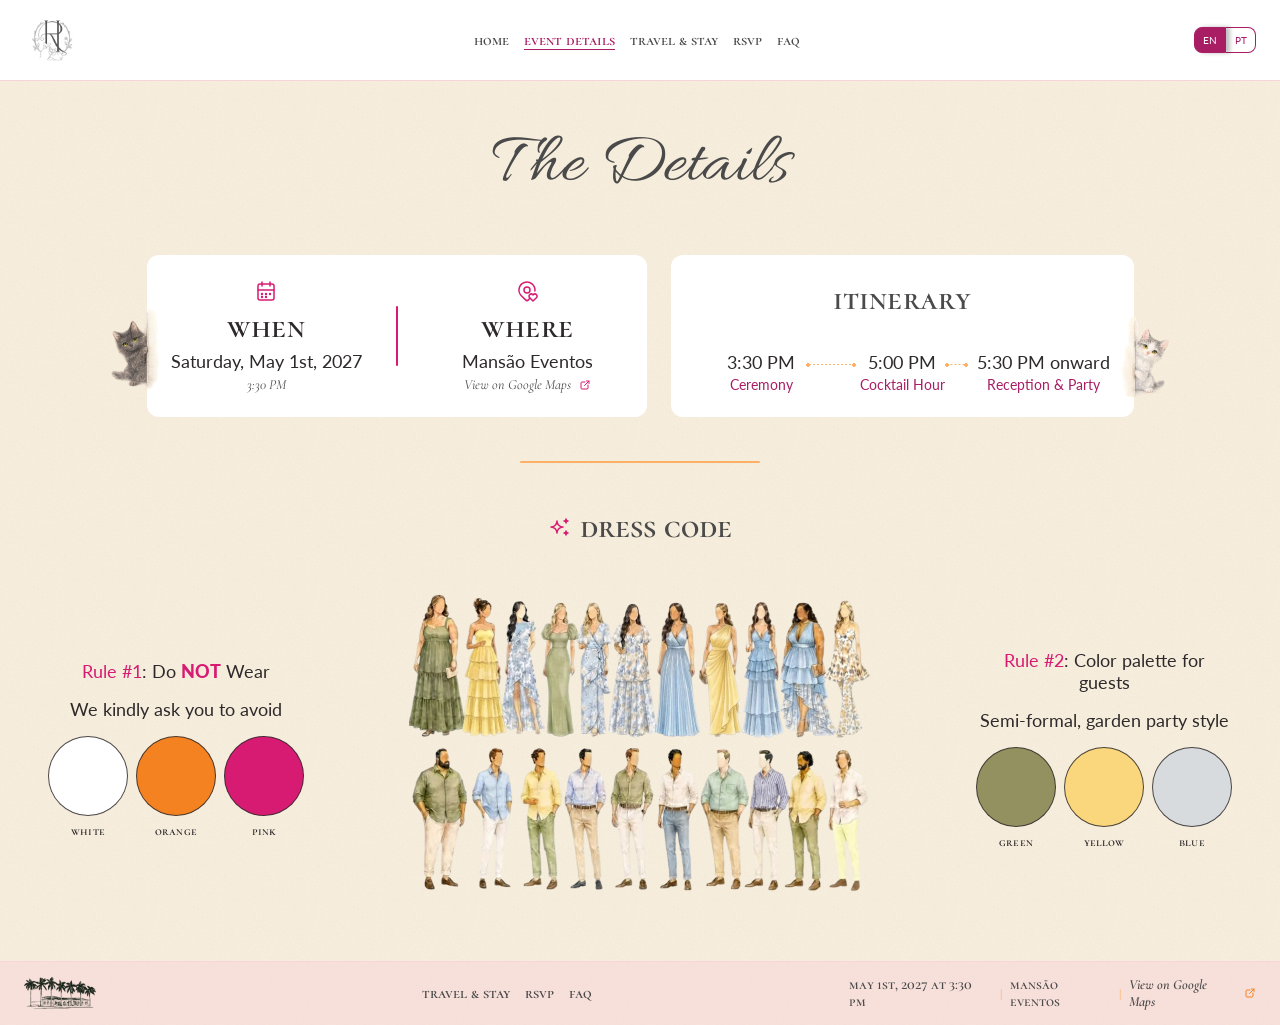
==== details.html @ 2fca1836 "Wedding site for Heloisa & Rebeca Static site built from the Figma design: home, event details, trav" ====
<!doctype html>
<html lang="en">
<head>
<meta charset="utf-8">
<meta name="viewport" content="width=device-width, initial-scale=1">
<title>Event Details · Heloisa &amp; Rebeca</title>
<meta name="description" content="Heloisa &amp; Rebeca are getting married — May 1st, 2027 at Mansão Eventos, São José dos Campos.">
<meta property="og:title" content="Heloisa &amp; Rebeca">
<meta property="og:description" content="May 1st, 2027 · Mansão Eventos">
<meta name="theme-color" content="#FAF1E0">
<link rel="icon" href="assets/favicon.png">
<link rel="apple-touch-icon" href="assets/apple-touch-icon.png">
<link rel="preconnect" href="https://fonts.googleapis.com">
<link rel="preconnect" href="https://fonts.gstatic.com" crossorigin>
<link rel="stylesheet" href="https://fonts.googleapis.com/css2?family=Allura&family=Anton&family=Cormorant+Garamond:ital,wght@0,400;0,500;0,600;1,400&family=Datatype:wght@400&family=Lato:wght@400;900&display=swap">
<link rel="stylesheet" href="css/styles.css">
<script src="js/i18n.js" defer></script>
<script src="js/main.js" defer></script>
</head>
<body data-title="meta.title.details">
<header class="site-header">
  <a class="site-header__logo" href="index.html" aria-label="Heloisa &amp; Rebeca"><img src="assets/monogram.webp" alt="" width="56" height="56"></a>
  <nav aria-label="Main" data-i18n-attr="aria-label:nav.label">
    <ul class="nav">
      <li><a href="index.html" data-i18n="nav.home">Home</a></li>
      <li><a href="details.html" data-i18n="nav.details" aria-current="page">Event Details</a></li>
      <li><a href="travel.html" data-i18n="nav.travel">Travel &amp; Stay</a></li>
      <li><a href="rsvp.html" data-i18n="nav.rsvp">RSVP</a></li>
      <li><a href="faq.html" data-i18n="nav.faq">FAQ</a></li>
    </ul>
  </nav>
  <div class="lang-toggle" role="group" aria-label="Language" data-i18n-attr="aria-label:lang.label">
    <button type="button" data-lang="en" aria-pressed="true">EN</button><button type="button" data-lang="pt" aria-pressed="false">PT</button>
  </div>
</header>

<main class="page details">
  <h1 class="page-title" data-i18n="details.title">The Details</h1>

  <div class="details__cards">
    <img class="peek peek--left" src="assets/cats/salem.webp" alt="" width="69" height="104">
    <section class="card when-where">
      <div class="info-block">
        <svg class="icon" aria-hidden="true"><use href="#i-calendar"/></svg>
        <h2 class="info-block__title sc" data-i18n="details.when">When</h2>
        <span class="info-block__main" data-i18n="details.whenDate">Saturday, May 1st, 2027</span>
        <span class="info-block__sub" data-i18n="details.whenTime">3:30 PM</span>
      </div>
      <span class="vrule" aria-hidden="true"></span>
      <div class="info-block">
        <svg class="icon" aria-hidden="true"><use href="#i-pin-heart"/></svg>
        <h2 class="info-block__title sc" data-i18n="details.where">Where</h2>
        <span class="info-block__main" data-i18n="venue">Mansão Eventos</span>
        <a class="maps-link" href="https://maps.app.goo.gl/Cb82gmYGhv6BgRLB6" target="_blank" rel="noopener"><span data-i18n="maps">View on Google Maps</span><svg class="icon icon--sm" aria-hidden="true"><use href="#i-external"/></svg></a>
      </div>
    </section>
    <section class="card itinerary">
      <h2 class="itinerary__title sc" data-i18n="details.itinerary">Itinerary</h2>
      <ol class="itinerary__list">
        <li class="itinerary__item"><span class="itinerary__time" data-i18n="details.t1">3:30 PM</span><span class="itinerary__what" data-i18n="details.e1">Ceremony</span></li>
        <li class="itinerary__item"><span class="itinerary__time" data-i18n="details.t2">5:00 PM</span><span class="itinerary__what" data-i18n="details.e2">Cocktail Hour</span></li>
        <li class="itinerary__item"><span class="itinerary__time" data-i18n="details.t3">5:30 PM onward</span><span class="itinerary__what" data-i18n="details.e3">Reception &amp; Party</span></li>
      </ol>
    </section>
    <img class="peek peek--right" src="assets/cats/cleo.webp" alt="" width="69" height="104">
  </div>

  <hr class="rule details__divider">

  <section class="dress">
    <h2 class="section-title sc"><svg class="icon" aria-hidden="true"><use href="#i-sparkles"/></svg><span data-i18n="details.dress">Dress code</span></h2>
    <div class="dress__row">
      <div class="dress__rule">
        <p class="dress__rule-title" data-i18n-html="details.rule1"><b>Rule #1</b>: Do <strong>NOT</strong> Wear</p>
        <p data-i18n="details.rule1sub">We kindly ask you to avoid</p>
        <ul class="swatches">
          <li class="swatch sc" style="--c:#FFFFFF" data-i18n="details.white">White</li>
          <li class="swatch sc" style="--c:#F58220" data-i18n="details.orange">Orange</li>
          <li class="swatch sc" style="--c:#D81B72" data-i18n="details.pink">Pink</li>
        </ul>
      </div>
      <img class="dress__art" src="assets/dresscode.webp" width="463" height="311" alt="Illustration of guests in garden-party outfits in green, yellow and blue" data-i18n-attr="alt:details.art">
      <div class="dress__rule">
        <p class="dress__rule-title" data-i18n-html="details.rule2"><b>Rule #2</b>: Color palette for guests</p>
        <p data-i18n="details.rule2sub">Semi-formal, garden party style</p>
        <ul class="swatches">
          <li class="swatch sc" style="--c:#93915F" data-i18n="details.green">Green</li>
          <li class="swatch sc" style="--c:#FAD77C" data-i18n="details.yellow">Yellow</li>
          <li class="swatch sc" style="--c:#D8DBDE" data-i18n="details.blue">Blue</li>
        </ul>
      </div>
    </div>
  </section>
</main>

<footer class="site-footer">
  <div class="site-footer__art"><img src="assets/footer/venue.webp" alt="" width="72" height="32"></div>
  <nav aria-label="Footer">
    <ul class="nav">
      <li><a href="travel.html" data-i18n="nav.travel">Travel &amp; Stay</a></li>
      <li><a href="rsvp.html" data-i18n="nav.rsvp">RSVP</a></li>
      <li><a href="faq.html" data-i18n="nav.faq">FAQ</a></li>
    </ul>
  </nav>
  <div class="site-footer__info sc">
    <span data-i18n="date.long">May 1st, 2027 at 3:30 PM</span><span class="sep" aria-hidden="true">|</span><span data-i18n="venue">Mansão Eventos</span><span class="sep" aria-hidden="true">|</span><a class="maps-link" href="https://maps.app.goo.gl/Cb82gmYGhv6BgRLB6" target="_blank" rel="noopener"><span data-i18n="maps">View on Google Maps</span><svg class="icon icon--sm" aria-hidden="true"><use href="#i-external"/></svg></a>
  </div>
</footer>
</body>
</html>
---- css/styles.css ----
/* Heloisa & Rebeca — wedding site
   Values come from the Figma file (1440px desktop frames, Mobile frames for small screens). */

:root {
  /* palette (Figma colour styles) */
  --cream: #FAF1E0;
  --white: #FFFFFF;
  --blush: #F9D3DA;
  --blush-50: rgba(249, 211, 218, 0.5);
  --ink: #2E2A2B;
  --gray: #4A4A4A;          /* "monogram gray" */
  --berry: #A81D64;         /* "deep berry" */
  --fuchsia: #D81B72;
  --apricot: #FFB066;
  --tangerine: #F58220;
  --leaf: #2F7D4F;
  --sketch: #242421;
  --polaroid: #FDFBF4;

  --font-script: 'Allura', cursive;
  --font-serif: 'Cormorant Garamond', Georgia, serif;
  --font-sans: 'Lato', system-ui, -apple-system, 'Segoe UI', sans-serif;
  --font-digits: 'Datatype', ui-monospace, 'SF Mono', Menlo, monospace;
  --font-meme: Impact, 'Anton', 'Arial Narrow Bold', sans-serif;

  --radius: 12px;
  --gutter: 24px;
  --header-h: 81px;
  --footer-h: 64px;
}

*, *::before, *::after { box-sizing: border-box; }

html { -webkit-text-size-adjust: 100%; }

body {
  margin: 0;
  min-height: 100vh;
  display: flex;
  flex-direction: column;
  background-color: var(--cream);
  /* "Monotone noise" effect from the frames */
  background-image: url("data:image/svg+xml,%3Csvg xmlns='http://www.w3.org/2000/svg' width='160' height='160'%3E%3Cfilter id='n'%3E%3CfeTurbulence type='fractalNoise' baseFrequency='.9' numOctaves='3' stitchTiles='stitch'/%3E%3CfeColorMatrix values='0 0 0 0 .18 0 0 0 0 .16 0 0 0 0 .12 0 0 0 .07 0'/%3E%3C/filter%3E%3Crect width='100%25' height='100%25' filter='url(%23n)'/%3E%3C/svg%3E");
  color: var(--ink);
  font-family: var(--font-sans);
  font-size: 16px;
  line-height: 1.2;
  overflow-x: hidden;
}

img { max-width: 100%; display: block; }
a { color: inherit; }
button { font: inherit; color: inherit; }

.sc {
  font-family: var(--font-serif);
  font-weight: 600;
  font-variant: all-small-caps;
  letter-spacing: 0.0015em;
}

.icon { width: 24px; height: 24px; flex: none; stroke: currentColor; fill: none; stroke-width: 1.5; stroke-linecap: round; stroke-linejoin: round; }
.icon--sm { width: 12px; height: 12px; stroke-width: 2; }

.visually-hidden {
  position: absolute !important; width: 1px; height: 1px; overflow: hidden;
  clip: rect(0 0 0 0); white-space: nowrap; margin: -1px; padding: 0; border: 0;
}

/* ───────── Header ───────── */

.site-header {
  position: relative;
  z-index: 10;
  display: flex;
  align-items: center;
  justify-content: space-between;
  gap: 24px;
  min-height: var(--header-h);
  padding: 12px 24px;
  background: var(--white);
  border-bottom: 1px solid var(--blush);
}

.site-header__logo { flex: none; width: 56px; height: 56px; }
.site-header__logo img { width: 100%; height: 100%; object-fit: contain; }

.nav {
  display: flex;
  flex-wrap: wrap;
  justify-content: center;
  align-items: center;
  gap: 4px 15px;
  margin: 0;
  padding: 0;
  list-style: none;
}

.nav a {
  display: block;
  font-family: var(--font-serif);
  font-weight: 600;
  font-variant: all-small-caps;
  font-size: 15px;
  line-height: 18px;
  color: var(--gray);
  text-decoration: none;
  border-bottom: 1px solid transparent;
  transition: color .15s;
}
.nav a:hover { color: var(--berry); }
.nav a[aria-current="page"] { color: var(--berry); border-bottom-color: var(--berry); }

.lang-toggle { flex: none; display: flex; }
.lang-toggle button {
  min-width: 30px;
  height: 26px;
  padding: 6px 8px;
  border: 1px solid var(--berry);
  background: var(--white);
  color: var(--berry);
  font-family: var(--font-sans);
  font-size: 10px;
  line-height: 12px;
  cursor: pointer;
}
.lang-toggle button:first-child { border-radius: 8px 0 0 8px; }
.lang-toggle button:last-child { border-radius: 0 8px 8px 0; border-left: 0; }
.lang-toggle button[aria-pressed="true"] { background: var(--berry); color: var(--white); box-shadow: 4px 0 4px rgba(0, 0, 0, .25); position: relative; }
.lang-toggle button:last-child[aria-pressed="true"] { box-shadow: -4px 0 4px rgba(0, 0, 0, .25); }

/* ───────── Footer ───────── */

.site-footer {
  position: relative;
  display: flex;
  align-items: center;
  justify-content: space-between;
  gap: 24px;
  min-height: var(--footer-h);
  padding: 12px 24px;
  background: var(--blush-50);
  border-top: 1px solid var(--blush);
}

.site-footer__art { flex: none; width: 140px; }
.site-footer__art img { height: auto; }
.site-footer .nav { gap: 4px 15px; }

.site-footer__info {
  flex: none;
  width: 407px;
  display: flex;
  justify-content: flex-end;
  align-items: center;
  gap: 8px;
  font-size: 14px;
  line-height: 17px;
  color: var(--gray);
}
.site-footer__info .sep { color: var(--apricot); }

.maps-link {
  display: inline-flex;
  align-items: center;
  gap: 8px;
  font-family: var(--font-serif);
  font-style: italic;
  font-size: 14px;
  line-height: 17px;
  font-variant: normal;
  color: var(--gray);
  text-decoration: none;
}
.maps-link .icon { color: var(--tangerine); }
.maps-link:hover span { text-decoration: underline; }

/* ───────── Shared page pieces ───────── */

.page {
  flex: 1;
  position: relative;
  width: 100%;
  max-width: 1440px;
  margin: 0 auto;
  padding: 40px 48px 56px;
}

.page-title {
  margin: 0;
  font-family: var(--font-script);
  font-weight: 400;
  font-size: 72px;
  line-height: 90px;
  color: var(--gray);
  text-align: center;
}

.card {
  background: var(--white);
  border-radius: var(--radius);
}

.rule {
  display: block;
  width: 40px;
  height: 0;
  margin: 0;
  border: 0;
  border-top: 2px solid var(--apricot);
  border-radius: 2px;
}

.btn {
  display: inline-flex;
  align-items: center;
  justify-content: center;
  height: 42px;
  padding: 10px 24px;
  border: 0;
  border-radius: var(--radius);
  font-family: var(--font-sans);
  font-size: 18px;
  line-height: 22px;
  text-decoration: none;
  cursor: pointer;
  transition: transform .15s, filter .15s;
}
.btn:hover { filter: brightness(1.06); }
.btn:active { transform: translateY(1px); }
.btn--rsvp { min-width: 128px; background: var(--fuchsia); color: var(--white); }
.btn--send { width: 240px; background: var(--tangerine); color: var(--white); }

:focus-visible { outline: 2px solid var(--fuchsia); outline-offset: 3px; }

/* ───────── Polaroids & clothesline ───────── */

.polaroid {
  position: absolute;
  width: 120px;
  height: 144px;
  margin: 0;
  padding: 8px;
  background: var(--polaroid);
  border-radius: 1px;
  box-shadow: 0 4px 8px rgba(46, 33, 20, .18);
  transform: rotate(var(--r, 0deg));
}
.polaroid img { width: 104px; height: 104px; object-fit: cover; }

/* The stage is laid out in Figma pixels (1395 × 216) and scaled to the container with cqw units. */
.clothesline {
  --u: calc(100cqw / 1395.18);
  position: relative;
  width: 100%;
  height: calc(216 * var(--u));
}
.clothesline-wrap {
  container-type: inline-size;
  width: min(100%, 1395px);
  margin: 0 auto;
}
.clothesline__string {
  position: absolute;
  left: calc(58 * var(--u));
  top: calc(10.16 * var(--u));
  width: calc(1280 * var(--u));
  height: calc(60 * var(--u));
}
.clothesline__string--2 { display: none; }
.clothesline .polaroid {
  left: calc(var(--x) * var(--u));
  top: calc(var(--y) * var(--u));
  width: calc(120 * var(--u));
  height: calc(144 * var(--u));
  padding: calc(8 * var(--u));
}
.clothesline .polaroid img { width: calc(104 * var(--u)); height: calc(104 * var(--u)); }
.clothesline .polaroid::before {
  /* clothespin, centred on the top edge */
  content: '';
  position: absolute;
  left: calc(50% - 4.5 * var(--u));
  top: calc(-18 * var(--u));
  width: calc(9 * var(--u));
  height: calc(40 * var(--u));
  background: url(../assets/clothespin.webp) center / 100% 100% no-repeat;
  z-index: 1;
}

/* ───────── Home ───────── */

.home { display: flex; flex-direction: column; align-items: center; padding-top: 42px; padding-bottom: 47px; }
.home .clothesline-wrap { margin-bottom: 34px; }

.hero { display: flex; flex-direction: column; align-items: center; gap: 8px; text-align: center; }
.hero__monogram { width: 100px; height: 100px; mix-blend-mode: multiply; }
.hero__names {
  margin: 0;
  font-family: var(--font-script);
  font-weight: 400;
  font-size: 128px;
  line-height: 160px;
  color: var(--ink);
  white-space: nowrap;
}
.hero__tagline { margin: -37px 0 0; font-weight: 500; font-size: 32px; line-height: 39px; color: var(--gray); }
.hero__date { margin: 42px 0 0; font-size: 24px; line-height: 29px; color: var(--berry); }
.hero__venue { margin: 8px 0 0; font-size: 20px; line-height: 24px; color: var(--ink); }
.home .btn--rsvp { margin-top: 35px; }

.countdown { display: flex; align-items: flex-start; margin-top: 36px; }
.countdown__unit { width: 42px; display: flex; flex-direction: column; align-items: center; }
.countdown__num { font-family: var(--font-digits); font-size: 24px; line-height: 31px; color: var(--berry); font-variant-numeric: tabular-nums; }
.countdown__label { font-size: 12px; line-height: 15px; color: var(--gray); }
.countdown__sep { width: 40px; display: flex; flex-direction: column; align-items: center; gap: 2px; padding-top: 12px; }
.countdown__sep::before, .countdown__sep::after { content: ''; width: 4px; height: 4px; border-radius: 50%; background: var(--fuchsia); }

/* ───────── Event details ───────── */

.details { display: flex; flex-direction: column; align-items: center; gap: 44px; }

.details__cards { position: relative; display: flex; justify-content: center; gap: 24px; }
.peek { position: absolute; z-index: 2; width: 69px; height: 104px; pointer-events: none; }
.peek--left { left: -45px; top: 49px; }
.peek--right { right: -46px; top: 57px; }

.when-where { display: flex; align-items: center; gap: 34px; width: 500px; padding: 24px; }
.info-block { width: 192px; display: flex; flex-direction: column; align-items: center; gap: 4px; text-align: center; }
.info-block .icon { color: var(--fuchsia); }
.info-block__title { margin: 0; font-size: 32px; line-height: 39px; color: var(--ink); }
.info-block__main { font-size: 18px; line-height: 22px; color: var(--ink); }
.info-block__sub { font-family: var(--font-serif); font-style: italic; font-size: 14px; line-height: 17px; color: var(--gray); }
.vrule { width: 0; height: 60px; border-left: 2px solid var(--fuchsia); border-radius: 2px; }

.itinerary { display: flex; flex-direction: column; justify-content: space-between; align-items: center; gap: 16px; width: 463px; padding: 24px; }
.itinerary__title { margin: 0; font-size: 32px; line-height: 39px; color: var(--gray); }
.itinerary__list { display: flex; justify-content: center; gap: 8px; margin: 0; padding: 0; list-style: none; }
.itinerary__item { position: relative; width: 133px; display: flex; flex-direction: column; gap: 3px; text-align: center; }
.itinerary__time { font-size: 18px; line-height: 22px; color: var(--ink); }
.itinerary__what { font-size: 14px; line-height: 17px; color: var(--berry); }
/* dotted connectors between the times */
.itinerary__item + .itinerary__item::before {
  content: '';
  position: absolute;
  top: 11.5px;
  right: calc(100% - 20px);
  width: 50px;
  height: 4px;
  background:
    radial-gradient(circle, var(--apricot) 1.6px, transparent 2px) left center / 4px 4px no-repeat,
    radial-gradient(circle, var(--apricot) 1.6px, transparent 2px) right center / 4px 4px no-repeat,
    linear-gradient(90deg, var(--apricot) 50%, transparent 0) center / 4px 1px repeat-x;
}
.itinerary__item:nth-child(3)::before { width: 23px; right: calc(100% + 8.5px); }

.details__divider { width: 240px; border-top-width: 2px; }

.dress { display: flex; flex-direction: column; align-items: center; gap: 48px; width: 100%; max-width: 1248px; }
.section-title { display: flex; align-items: center; gap: 8px; margin: 0; font-size: 32px; line-height: 39px; color: var(--gray); }
.section-title .icon { color: var(--fuchsia); }
.dress__row { display: flex; justify-content: space-between; align-items: center; gap: 48px; width: 100%; }
.dress__rule { width: 256px; display: flex; flex-direction: column; align-items: center; gap: 16px; text-align: center; font-size: 18px; line-height: 22px; }
.dress__rule p { margin: 0; }
.dress__rule-title { color: var(--ink); }
.dress__rule-title b, .dress__rule-title strong { color: var(--fuchsia); font-weight: 400; }
.dress__rule-title strong { font-weight: 900; }
.dress__art { width: 463px; height: auto; }
.swatches { display: flex; gap: 8px; margin: 0; padding: 0; list-style: none; }
.swatch { width: 80px; display: flex; flex-direction: column; align-items: center; gap: 8px; font-size: 12px; line-height: 15px; color: var(--ink); }
.swatch::before { content: ''; width: 80px; height: 80px; border-radius: 50%; background: var(--c); border: 1px solid rgba(46, 42, 43, .85); }

/* ───────── Travel & Stay ───────── */

.travel { display: flex; flex-direction: column; align-items: center; gap: 44px; }
.travel__cols { display: flex; justify-content: center; gap: 44px; width: 100%; }
.travel__card { position: relative; width: 500px; padding: 24px; display: flex; flex-direction: column; gap: 24px; }
.travel__card--stay { justify-content: space-between; gap: 34px; }

.t-block { display: flex; flex-direction: column; align-items: flex-start; gap: 4px; color: var(--gray); }
.t-block > .icon { color: var(--fuchsia); }
.t-block__title { margin: 0; font-size: 32px; line-height: 39px; color: var(--ink); }
.t-block__lead { margin: 0; font-size: 16px; line-height: 19px; }
.t-block__small { margin: 0; font-size: 14px; line-height: 17px; }
.t-block ul { margin: 2px 0 0; padding-left: 20px; font-size: 14px; line-height: 17px; }
.t-block li + li { margin-top: 4px; }
.t-block li a { text-underline-offset: 2px; }
.t-block__label { font-size: 12px; line-height: 15px; color: var(--fuchsia); }
.t-block address { font-style: normal; font-size: 16px; line-height: 19px; }
.t-block .maps-link { margin-top: 2px; }
.t-block--parking p { margin: 0; font-size: 16px; line-height: 19px; color: var(--ink); }

.map {
  display: block;
  width: 220px;
  height: 120px;
  margin-top: 12px;
  border: 1px solid var(--blush);
  border-radius: var(--radius);
  background: var(--cream);
}

.sketch { position: absolute; opacity: .5; pointer-events: none; }
.sketch--travel { left: 293px; top: 378px; width: 140px; transform: rotate(-12deg); }
.sketch--postcards { left: 375px; top: 18px; width: 83px; transform: rotate(12deg); }

.hotels { flex: 1; display: flex; flex-direction: column; justify-content: space-between; gap: 34px; margin: 0; padding: 0; list-style: none; }
.hotel { display: flex; flex-direction: column; gap: 6px; }
.hotels .hotel + .hotel::before { content: ''; display: block; width: 40px; margin: -14px 0 14px; border-top: 2px solid var(--apricot); border-radius: 2px; }
.hotel__option { font-size: 12px; line-height: 15px; color: var(--fuchsia); }
.hotel__row { display: flex; justify-content: space-between; align-items: flex-start; gap: 6px; }
.hotel__info { display: flex; flex-direction: column; align-items: flex-start; gap: 4px; }
.hotel__name { display: flex; align-items: center; gap: 8px; margin: 0; font-weight: 400; font-size: 18px; line-height: 22px; color: var(--gray); }
.badge { padding: 2px 8px; border-radius: var(--radius); background: var(--leaf); color: var(--white); font-size: 12px; line-height: 15px; }
.hotel__time { display: flex; align-items: center; gap: 4px; font-size: 12px; line-height: 14px; color: var(--gray); }
.hotel__time .icon { color: var(--apricot); }
.hotel__price { flex: none; font-size: 12px; line-height: 14px; color: var(--ink); }
.carousel-ctrl { display: none; }

/* ───────── RSVP ───────── */

.rsvp { display: flex; flex-direction: column; align-items: center; gap: 44px; min-height: 879px; }
.rsvp__head { display: flex; flex-direction: column; align-items: center; gap: 8px; text-align: center; }
.rsvp__lead { margin: 0; font-family: var(--font-serif); font-style: italic; font-size: 16px; line-height: 19px; color: #000; }
.rsvp__lead em { font-style: italic; color: var(--fuchsia); }

.sketch--ring { right: 124px; top: 69px; width: 132px; opacity: 1; }
.sketch--heart { left: 107px; top: 678px; width: 120px; opacity: 1; }

.rsvp-card {
  position: relative;
  z-index: 1;
  width: 720px;
  max-width: 100%;
  padding: 24px;
  display: flex;
  flex-direction: column;
  align-items: center;
  gap: 24px;
  box-shadow: 8px 8px 8px rgba(255, 176, 102, .25);
}
.rsvp-card__quote { margin: 0; font-family: var(--font-serif); font-style: italic; font-size: 16px; line-height: 19px; text-align: center; color: #000; }
.rsvp-card__sign { margin: -12px 0 0; font-size: 12px; line-height: 14px; color: var(--berry); }

.guests { width: 100%; display: flex; flex-direction: column; gap: 8px; margin: 0; padding: 0; border: 0; }
.guests legend, .guests__label { padding: 0; margin-bottom: 8px; font-size: 18px; line-height: 22px; color: #000; }
.guest { display: flex; align-items: center; gap: 8px; }
.guest input {
  flex: 0 1 546px;
  min-width: 0;
  height: 40px;
  padding: 12px;
  border: 1px solid var(--tangerine);
  border-radius: var(--radius);
  background: var(--white);
  font-family: var(--font-sans);
  font-size: 12px;
  line-height: 14px;
  color: var(--ink);
}
.guest input::placeholder { color: var(--gray); }
.guest input:focus { outline: none; border-color: var(--fuchsia); box-shadow: 0 0 0 3px rgba(216, 27, 114, .15); }
.guest input[aria-invalid="true"] { border-color: var(--fuchsia); }
.link-btn {
  display: inline-flex;
  align-items: center;
  gap: 8px;
  padding: 0;
  border: 0;
  background: none;
  font-size: 12px;
  line-height: 14px;
  white-space: nowrap;
  cursor: pointer;
}
.link-btn--add { color: var(--fuchsia); }
.link-btn--del { color: var(--ink); }
.link-btn:hover span { text-decoration: underline; }

.attend { display: flex; flex-direction: column; align-items: center; gap: 0; width: 100%; margin: 0; padding: 0; border: 0; min-inline-size: 0; }
.attend legend { float: left; width: 100%; padding: 0; margin: 0 0 24px; font-size: 36px; line-height: 44px; text-align: center; color: #000; }
.attend__choices { clear: both; position: relative; display: flex; gap: 14px; }
.choice { position: relative; }
.choice input { position: absolute; opacity: 0; pointer-events: none; }
.choice span {
  display: flex;
  align-items: center;
  justify-content: center;
  width: 120px;
  height: 42px;
  border: 1px solid var(--fuchsia);
  border-radius: var(--radius);
  background: var(--white);
  font-size: 18px;
  line-height: 22px;
  color: var(--gray);
  cursor: pointer;
  transition: background .15s, color .15s, border-color .15s;
}
.choice input:checked + span { background: var(--berry); border-color: var(--berry); color: var(--white); }
.choice input:focus-visible + span { outline: 2px solid var(--fuchsia); outline-offset: 3px; }
.choice--no { transition: transform .28s cubic-bezier(.3, 1.5, .5, 1); z-index: 2; }

.reaction { display: none; position: relative; width: 520px; max-width: 100%; height: 130px; }
.reaction.is-shown { display: block; animation: pop .35s ease-out; }
.reaction img { position: absolute; left: 153px; top: -3px; width: 217px; height: 127px; }
.reaction--no img { left: 143px; top: -4px; width: 234px; height: 130px; }
.meme {
  position: absolute;
  font-family: var(--font-meme);
  font-size: 16px;
  line-height: 20px;
  color: var(--apricot);
  -webkit-text-stroke: 1px #000;
  paint-order: stroke fill;
  white-space: nowrap;
}
.reaction--yes .meme--a { right: calc(100% - 156px); top: 8px; }
.reaction--yes .meme--b { left: 366.5px; top: 98px; }
.btn--send { display: none; }
.has-choice .btn--send { display: inline-flex; }
.reaction--no .meme--a { right: calc(100% - 148px); top: 20px; }
.reaction--no .meme--b { left: 379px; top: 95px; }
@keyframes pop { from { opacity: 0; transform: scale(.92); } to { opacity: 1; transform: none; } }

.form-note { margin: -8px 0 0; min-height: 0; font-size: 14px; line-height: 18px; text-align: center; color: var(--berry); }
.form-note:empty { display: none; }

/* ───────── FAQ ───────── */

.faq { display: flex; flex-direction: column; align-items: center; gap: 44px; min-height: 900px; }
.faq__card { position: relative; z-index: 1; width: 780px; max-width: 100%; padding: 24px 54px 24px 24px; display: flex; flex-direction: column; gap: 12px; }
.sketch--exclaim { position: absolute; left: calc(50% + 168px); top: 123px; width: 40px; opacity: 1; z-index: 2; }
.qa summary {
  display: flex;
  align-items: center;
  justify-content: space-between;
  gap: 16px;
  min-height: 27px;
  font-family: var(--font-serif);
  font-weight: 600;
  font-variant: all-small-caps;
  font-size: 20px;
  line-height: 24px;
  color: var(--berry);
  list-style: none;
  cursor: pointer;
}
.qa summary::-webkit-details-marker { display: none; }
.qa summary .icon { color: var(--fuchsia); transition: transform .2s; }
.qa[open] summary .icon { transform: scaleY(-1); }
.qa p { margin: 4px 0 0; font-size: 16px; line-height: 19px; color: var(--gray); }
.qa p a { color: var(--berry); }

.faq__photos { position: absolute; inset: 0; pointer-events: none; }
.faq__photos .polaroid { left: calc(50% + var(--x)); top: var(--y); }

/* ───────── Tablet ───────── */

@media (max-width: 1340px) {
  .faq__photos { position: static; display: flex; justify-content: center; flex-wrap: wrap; gap: 8px 16px; }
  .faq__photos .polaroid { position: relative; left: auto; top: auto; }
  .faq__photos .polaroid:nth-child(odd) { margin-top: 12px; }
  .faq { min-height: 0; }
}

@media (max-width: 1100px) {
  .page { padding-left: 24px; padding-right: 24px; }
  .hero__names { font-size: clamp(64px, 11vw, 128px); line-height: 1.25; }
  .hero__tagline { margin-top: calc(clamp(64px, 11vw, 128px) * -0.29); }
  .details__cards { flex-direction: column; align-items: center; }
  .dress__row { flex-wrap: wrap; justify-content: center; }
  .dress__art { order: 3; }
  .travel__cols { flex-direction: column; align-items: center; }
  .site-footer__info { width: auto; }
  .site-footer__art { width: auto; }
}

/* ───────── Mobile (Figma "Mobile" frames) ───────── */

@media (max-width: 700px) {
  :root { --header-h: 56px; }

  .site-header { gap: 10px; padding: 10px 16px; }
  .site-header__logo { width: 32px; height: 32px; }
  .nav { gap: 2px 8px; }
  .nav a { font-size: 10px; line-height: 13px; }
  .site-header .lang-toggle button { min-width: 26px; height: 22px; padding: 4px 6px; font-size: 9px; }

  .site-footer { flex-wrap: wrap; justify-content: center; gap: 6px 16px; padding: 10px 16px; }
  .site-footer__art { order: 1; }
  .site-footer__art img { height: 30px; }
  .site-footer .nav { order: 2; flex: 1 1 auto; justify-content: flex-end; }
  .site-footer .nav a { font-size: 11px; line-height: 14px; }
  .site-footer__info { order: 3; flex: 1 1 100%; justify-content: center; flex-wrap: wrap; gap: 6px; font-size: 11px; line-height: 14px; }
  .site-footer__info .maps-link { font-size: 11px; }

  .page { padding: 24px 16px 40px; }
  .page-title { font-size: 48px; line-height: 60px; }
  .card { border-radius: var(--radius); }

  /* clothesline: two rows of five on a 660 × 446 stage */
  .clothesline { --u: calc(100cqw / 660); height: calc(446 * var(--u)); }
  .clothesline__string { left: calc(4 * var(--u)); top: calc(4 * var(--u)); width: calc(652 * var(--u)); height: calc(40 * var(--u)); }
  .clothesline__string--2 { display: block; top: calc(226 * var(--u)); }
  .clothesline .polaroid { left: calc(var(--mx) * var(--u)); top: calc(var(--my) * var(--u)); transform: rotate(var(--mr)); }
  .clothesline .polaroid { width: calc(120 * var(--u) * 1.04); height: calc(144 * var(--u) * 1.04); }
  .home { padding-top: 24px; }
  .home .clothesline-wrap { margin-bottom: 16px; }
  .hero__monogram { width: 72px; height: 72px; }
  .hero__names { font-size: 15vw; line-height: 1.3; white-space: normal; }
  .hero__tagline { margin-top: -2vw; font-size: 20px; line-height: 24px; }
  .hero__date { margin-top: 20px; font-size: 18px; line-height: 22px; }
  .hero__venue { font-size: 16px; }
  .home .btn--rsvp { margin-top: 20px; }
  .countdown { margin-top: 24px; }
  .countdown__sep { width: 28px; }

  .details { gap: 24px; }
  .details__cards { width: 100%; gap: 16px; }
  .when-where { width: 100%; flex-direction: column; gap: 16px; }
  .vrule { height: 0; width: 120px; border-left: 0; border-top: 2px solid var(--apricot); }
  .peek--left { left: -8px; top: -60px; width: 46px; height: auto; }
  .peek--right { right: -6px; top: -64px; width: 46px; height: auto; }
  .itinerary { width: 100%; align-items: center; }
  .itinerary__list { flex-direction: column; gap: 14px; }
  .itinerary__item { width: auto; flex-direction: row; justify-content: space-between; align-items: baseline; gap: 24px; text-align: left; min-width: 240px; }
  .itinerary__item::after { content: ''; position: absolute; left: -16px; top: 8px; width: 6px; height: 6px; border-radius: 50%; background: var(--apricot); }
  .itinerary__item + .itinerary__item::before { display: none; }
  .itinerary__time { font-size: 16px; }
  .info-block__title, .itinerary__title, .section-title { font-size: 28px; line-height: 34px; }
  .dress { gap: 24px; }
  .dress__row { flex-direction: column; gap: 24px; }
  .dress__art { width: 100%; max-width: 463px; }
  .swatch, .swatch::before { width: 64px; }
  .swatch::before { height: 64px; }

  .travel { gap: 24px; }
  .travel__cols { gap: 24px; }
  .travel__card { width: 100%; padding: 20px; }
  .t-block__title { font-size: 28px; line-height: 34px; }
  .map { width: 100%; max-width: 320px; height: 160px; }
  .sketch--travel { left: auto; right: 14px; top: 12px; width: 70px; }
  .sketch--postcards { left: auto; right: 16px; width: 56px; }

  .hotels {
    flex: none;
    flex-direction: row;
    justify-content: flex-start;
    gap: 12px;
    overflow-x: auto;
    scroll-snap-type: x mandatory;
    scrollbar-width: none;
    margin: 0 -20px;
    padding: 0 20px;
  }
  .hotels::-webkit-scrollbar { display: none; }
  .hotels .hotel + .hotel::before { display: none; }
  .hotel { flex: 0 0 82%; scroll-snap-align: start; padding: 16px; border-radius: var(--radius); background: var(--cream); }
  .hotel__row { flex-direction: column; gap: 6px; }
  .hotel__info { order: 0; }
  .hotel__price { order: 1; font-size: 13px; }
  .hotel__row .maps-link { order: 2; }
  .carousel-ctrl { display: flex; flex-direction: column; align-items: center; gap: 12px; margin-top: -16px; }
  .dots { display: flex; gap: 6px; }
  .dots span { width: 6px; height: 6px; border-radius: 50%; background: var(--blush); transition: background .2s; }
  .dots span.is-active { background: var(--fuchsia); }
  .arrows { display: flex; gap: 12px; }
  .arrows button { width: 32px; height: 32px; display: grid; place-items: center; border: 0; border-radius: 50%; background: var(--blush); color: var(--fuchsia); cursor: pointer; }
  .arrows button:disabled { opacity: .4; cursor: default; }

  .rsvp { gap: 24px; min-height: 0; }
  .sketch--ring { width: 50px; right: 14px; top: 14px; }
  .sketch--heart { display: none; }
  .rsvp-card { padding: 20px 16px; gap: 20px; }
  .guest { flex-wrap: wrap; }
  .guest input { flex: 1 1 100%; }
  .attend legend { font-size: 30px; line-height: 34px; }
  .reaction { height: auto; display: none; padding: 26px 0 30px; }
  .reaction.is-shown { display: flex; justify-content: center; }
  .reaction img, .reaction--no img { position: static; width: auto; height: 110px; }
  .reaction--yes .meme--a, .reaction--no .meme--a { right: auto; left: 0; top: 0; }
  .reaction--yes .meme--b, .reaction--no .meme--b { left: auto; right: 0; top: auto; bottom: 0; }
  .btn--send { width: 100%; max-width: 240px; }

  .faq { gap: 24px; }
  .faq__card { padding: 20px 16px; }
  .qa summary { font-size: 17px; line-height: 21px; }
  .sketch--exclaim { left: auto; right: 24px; top: 70px; width: 26px; }
  .faq__photos .polaroid { width: 84px; height: 101px; padding: 6px; }
  .faq__photos .polaroid img { width: 72px; height: 72px; }
}

@media (max-width: 420px) {
  .site-header { gap: 8px; padding: 10px 12px; }
  .site-header .nav { gap: 2px 7px; }
  .site-header .nav a { font-size: 9.5px; }
}

@media (prefers-reduced-motion: reduce) {
  *, *::before, *::after { transition: none !important; animation: none !important; }
}
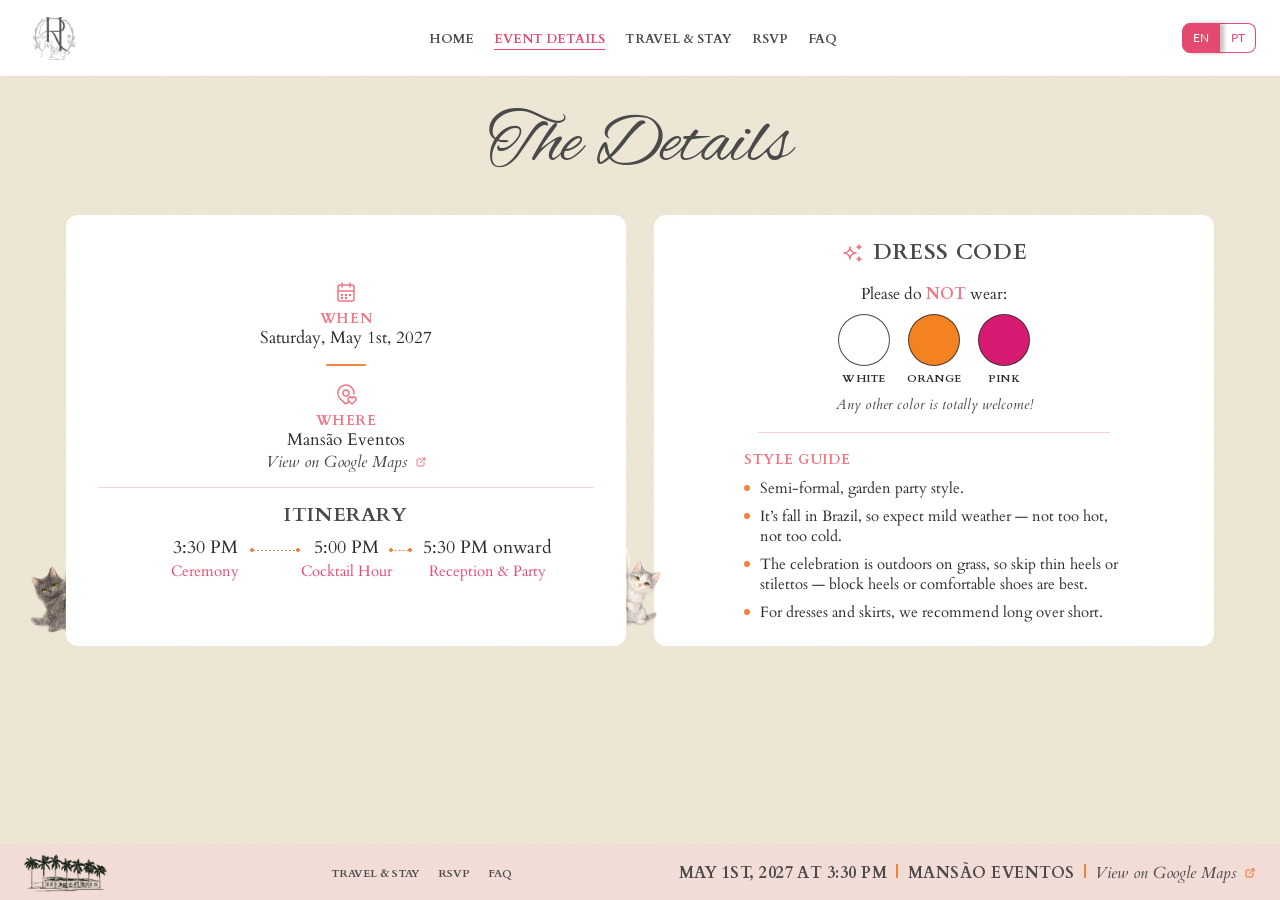
==== commit ce61eb3a: "Redesign Details page, polish RSVP/Travel/FAQ, and improve the No-button game - Redesign Details pag" ====
--- a/details.html
+++ b/details.html
@@ -7,12 +7,12 @@
 <meta name="description" content="Heloisa &amp; Rebeca are getting married — May 1st, 2027 at Mansão Eventos, São José dos Campos.">
 <meta property="og:title" content="Heloisa &amp; Rebeca">
 <meta property="og:description" content="May 1st, 2027 · Mansão Eventos">
-<meta name="theme-color" content="#FAF1E0">
+<meta name="theme-color" content="#F1EAD9">
 <link rel="icon" href="assets/favicon.png">
 <link rel="apple-touch-icon" href="assets/apple-touch-icon.png">
 <link rel="preconnect" href="https://fonts.googleapis.com">
 <link rel="preconnect" href="https://fonts.gstatic.com" crossorigin>
-<link rel="stylesheet" href="https://fonts.googleapis.com/css2?family=Allura&family=Anton&family=Cormorant+Garamond:ital,wght@0,400;0,500;0,600;1,400&family=Datatype:wght@400&family=Lato:wght@400;900&display=swap">
+<link rel="stylesheet" href="https://fonts.googleapis.com/css2?family=Alex+Brush&family=Anton&family=Cardo:ital,wght@0,400;0,700;1,400&family=Datatype:wght@400&family=Lato:wght@400;900&display=swap">
 <link rel="stylesheet" href="css/styles.css">
 <script src="js/i18n.js" defer></script>
 <script src="js/main.js" defer></script>
@@ -37,60 +37,67 @@
 <main class="page details">
   <h1 class="page-title" data-i18n="details.title">The Details</h1>
 
-  <div class="details__cards">
-    <img class="peek peek--left" src="assets/cats/salem.webp" alt="" width="69" height="104">
-    <section class="card when-where">
-      <div class="info-block">
-        <svg class="icon" aria-hidden="true"><use href="#i-calendar"/></svg>
-        <h2 class="info-block__title sc" data-i18n="details.when">When</h2>
-        <span class="info-block__main" data-i18n="details.whenDate">Saturday, May 1st, 2027</span>
-        <span class="info-block__sub" data-i18n="details.whenTime">3:30 PM</span>
-      </div>
-      <span class="vrule" aria-hidden="true"></span>
-      <div class="info-block">
-        <svg class="icon" aria-hidden="true"><use href="#i-pin-heart"/></svg>
-        <h2 class="info-block__title sc" data-i18n="details.where">Where</h2>
-        <span class="info-block__main" data-i18n="venue">Mansão Eventos</span>
-        <a class="maps-link" href="https://maps.app.goo.gl/Cb82gmYGhv6BgRLB6" target="_blank" rel="noopener"><span data-i18n="maps">View on Google Maps</span><svg class="icon icon--sm" aria-hidden="true"><use href="#i-external"/></svg></a>
-      </div>
-    </section>
-    <section class="card itinerary">
-      <h2 class="itinerary__title sc" data-i18n="details.itinerary">Itinerary</h2>
-      <ol class="itinerary__list">
-        <li class="itinerary__item"><span class="itinerary__time" data-i18n="details.t1">3:30 PM</span><span class="itinerary__what" data-i18n="details.e1">Ceremony</span></li>
-        <li class="itinerary__item"><span class="itinerary__time" data-i18n="details.t2">5:00 PM</span><span class="itinerary__what" data-i18n="details.e2">Cocktail Hour</span></li>
-        <li class="itinerary__item"><span class="itinerary__time" data-i18n="details.t3">5:30 PM onward</span><span class="itinerary__what" data-i18n="details.e3">Reception &amp; Party</span></li>
-      </ol>
-    </section>
-    <img class="peek peek--right" src="assets/cats/cleo.webp" alt="" width="69" height="104">
-  </div>
+  <div class="details__split">
+    <div class="daybar-wrap">
+      <img class="peek peek--left" src="assets/cats/salem.webp" alt="" width="69" height="104">
+      <section class="card daybar">
+        <div class="daybar__info">
+          <div class="info-block info-block--row">
+            <svg class="icon" aria-hidden="true"><use href="#i-calendar"/></svg>
+            <div class="info-block__text">
+              <h2 class="info-block__title sc" data-i18n="details.when">When</h2>
+              <span class="info-block__main" data-i18n="details.whenDate">Saturday, May 1st, 2027</span>
+            </div>
+          </div>
+          <hr class="rule" aria-hidden="true">
+          <div class="info-block info-block--row">
+            <svg class="icon" aria-hidden="true"><use href="#i-pin-heart"/></svg>
+            <div class="info-block__text">
+              <h2 class="info-block__title sc" data-i18n="details.where">Where</h2>
+              <span class="info-block__main" data-i18n="venue">Mansão Eventos</span>
+              <a class="maps-link" href="https://maps.app.goo.gl/Cb82gmYGhv6BgRLB6" target="_blank" rel="noopener"><span data-i18n="maps">View on Google Maps</span><svg class="icon icon--sm" aria-hidden="true"><use href="#i-external"/></svg></a>
+            </div>
+          </div>
+        </div>
+        <hr class="daybar__rule" aria-hidden="true">
+        <div class="daybar__timeline">
+          <h2 class="itinerary__title sc" data-i18n="details.itinerary">Itinerary</h2>
+          <ol class="itinerary__list">
+            <li class="itinerary__item"><span class="itinerary__time" data-i18n="details.t1">3:30 PM</span><span class="itinerary__what" data-i18n="details.e1">Ceremony</span></li>
+            <li class="itinerary__item"><span class="itinerary__time" data-i18n="details.t2">5:00 PM</span><span class="itinerary__what" data-i18n="details.e2">Cocktail Hour</span></li>
+            <li class="itinerary__item"><span class="itinerary__time" data-i18n="details.t3">5:30 PM onward</span><span class="itinerary__what" data-i18n="details.e3">Reception &amp; Party</span></li>
+          </ol>
+        </div>
+      </section>
+      <img class="peek peek--right" src="assets/cats/cleo.webp" alt="" width="69" height="104">
+    </div>
 
-  <hr class="rule details__divider">
+    <section class="card dress">
+      <h2 class="section-title sc"><svg class="icon" aria-hidden="true"><use href="#i-sparkles"/></svg><span data-i18n="details.dress">Dress code</span></h2>
 
-  <section class="dress">
-    <h2 class="section-title sc"><svg class="icon" aria-hidden="true"><use href="#i-sparkles"/></svg><span data-i18n="details.dress">Dress code</span></h2>
-    <div class="dress__row">
-      <div class="dress__rule">
-        <p class="dress__rule-title" data-i18n-html="details.rule1"><b>Rule #1</b>: Do <strong>NOT</strong> Wear</p>
-        <p data-i18n="details.rule1sub">We kindly ask you to avoid</p>
+      <div class="dress__forbidden">
+        <p class="dress__forbidden-title" data-i18n-html="details.forbidTitle">Please do <strong>NOT</strong> wear:</p>
         <ul class="swatches">
           <li class="swatch sc" style="--c:#FFFFFF" data-i18n="details.white">White</li>
           <li class="swatch sc" style="--c:#F58220" data-i18n="details.orange">Orange</li>
           <li class="swatch sc" style="--c:#D81B72" data-i18n="details.pink">Pink</li>
         </ul>
+        <p class="dress__forbidden-note" data-i18n="details.colorNote">Any other color is totally welcome!</p>
       </div>
-      <img class="dress__art" src="assets/dresscode.webp" width="463" height="311" alt="Illustration of guests in garden-party outfits in green, yellow and blue" data-i18n-attr="alt:details.art">
-      <div class="dress__rule">
-        <p class="dress__rule-title" data-i18n-html="details.rule2"><b>Rule #2</b>: Color palette for guests</p>
-        <p data-i18n="details.rule2sub">Semi-formal, garden party style</p>
-        <ul class="swatches">
-          <li class="swatch sc" style="--c:#93915F" data-i18n="details.green">Green</li>
-          <li class="swatch sc" style="--c:#FAD77C" data-i18n="details.yellow">Yellow</li>
-          <li class="swatch sc" style="--c:#D8DBDE" data-i18n="details.blue">Blue</li>
+
+      <hr class="dress__divider" aria-hidden="true">
+
+      <div class="dress__guide">
+        <h3 class="dress__guide-title sc" data-i18n="details.guideTitle">Style Guide</h3>
+        <ul class="dress__tips">
+          <li data-i18n="details.tip1">Semi-formal, garden party style.</li>
+          <li data-i18n="details.tip2">It's fall in Brazil, so expect mild weather — not too hot, not too cold.</li>
+          <li data-i18n="details.tip3">The celebration is outdoors on grass, so skip thin heels or stilettos — block heels or comfortable shoes are best.</li>
+          <li data-i18n="details.tip4">For dresses and skirts, we recommend long over short.</li>
         </ul>
       </div>
-    </div>
-  </section>
+    </section>
+  </div>
 </main>
 
 <footer class="site-footer">
--- a/css/styles.css
+++ b/css/styles.css
@@ -3,39 +3,46 @@
 
 :root {
   /* palette (Figma colour styles) */
-  --cream: #FAF1E0;
+  --cream: #F1EAD9;
   --white: #FFFFFF;
   --blush: #F9D3DA;
   --blush-50: rgba(249, 211, 218, 0.5);
   --ink: #2E2A2B;
   --gray: #4A4A4A;          /* "monogram gray" */
-  --berry: #A81D64;         /* "deep berry" */
-  --fuchsia: #D81B72;
-  --apricot: #FFB066;
-  --tangerine: #F58220;
+  --berry: #E44A6F;         /* dark pink */
+  --fuchsia: #F17583;       /* lighter pink */
+  --apricot: #F1833F;       /* lighter orange */
+  --tangerine: #F4701C;     /* dark orange */
   --leaf: #2F7D4F;
   --sketch: #242421;
   --polaroid: #FDFBF4;
 
-  --font-script: 'Allura', cursive;
-  --font-serif: 'Cormorant Garamond', Georgia, serif;
+  --font-script: 'Alex Brush', cursive;
+  --font-serif: 'Cardo', Georgia, serif;
   --font-sans: 'Lato', system-ui, -apple-system, 'Segoe UI', sans-serif;
   --font-digits: 'Datatype', ui-monospace, 'SF Mono', Menlo, monospace;
   --font-meme: Impact, 'Anton', 'Arial Narrow Bold', sans-serif;
 
   --radius: 12px;
   --gutter: 24px;
-  --header-h: 81px;
-  --footer-h: 64px;
+  --header-h: 72px;
+  --footer-h: 56px;
 }
 
 *, *::before, *::after { box-sizing: border-box; }
 
-html { -webkit-text-size-adjust: 100%; }
+html { -webkit-text-size-adjust: 100%; zoom: var(--z); }
+
+/* The design is drawn at 1440px. On bigger monitors scale the whole page up so it doesn't look tiny. */
+:root { --z: 1; }
+@media (min-width: 1680px) { :root { --z: 1.15; } }
+@media (min-width: 1920px) { :root { --z: 1.3; } }
+@media (min-width: 2300px) { :root { --z: 1.5; } }
+@media (min-width: 2800px) { :root { --z: 1.75; } }
 
 body {
   margin: 0;
-  min-height: 100vh;
+  min-height: calc(100vh / var(--z));
   display: flex;
   flex-direction: column;
   background-color: var(--cream);
@@ -54,9 +61,9 @@
 
 .sc {
   font-family: var(--font-serif);
-  font-weight: 600;
-  font-variant: all-small-caps;
-  letter-spacing: 0.0015em;
+  font-weight: 700;
+  text-transform: uppercase;
+  letter-spacing: 0.03em;
 }
 
 .icon { width: 24px; height: 24px; flex: none; stroke: currentColor; fill: none; stroke-width: 1.5; stroke-linecap: round; stroke-linejoin: round; }
@@ -77,12 +84,12 @@
   justify-content: space-between;
   gap: 24px;
   min-height: var(--header-h);
-  padding: 12px 24px;
+  padding: 8px 24px;
   background: var(--white);
   border-bottom: 1px solid var(--blush);
 }
 
-.site-header__logo { flex: none; width: 56px; height: 56px; }
+.site-header__logo { flex: none; width: 60px; height: 60px; }
 .site-header__logo img { width: 100%; height: 100%; object-fit: contain; }
 
 .nav {
@@ -90,7 +97,7 @@
   flex-wrap: wrap;
   justify-content: center;
   align-items: center;
-  gap: 4px 15px;
+  gap: 4px 20px;
   margin: 0;
   padding: 0;
   list-style: none;
@@ -101,8 +108,8 @@
   font-family: var(--font-serif);
   font-weight: 600;
   font-variant: all-small-caps;
-  font-size: 15px;
-  line-height: 18px;
+  font-size: 18px;
+  line-height: 22px;
   color: var(--gray);
   text-decoration: none;
   border-bottom: 1px solid transparent;
@@ -113,15 +120,15 @@
 
 .lang-toggle { flex: none; display: flex; }
 .lang-toggle button {
-  min-width: 30px;
-  height: 26px;
-  padding: 6px 8px;
+  min-width: 36px;
+  height: 30px;
+  padding: 6px 10px;
   border: 1px solid var(--berry);
   background: var(--white);
   color: var(--berry);
   font-family: var(--font-sans);
-  font-size: 10px;
-  line-height: 12px;
+  font-size: 12px;
+  line-height: 16px;
   cursor: pointer;
 }
 .lang-toggle button:first-child { border-radius: 8px 0 0 8px; }
@@ -138,24 +145,24 @@
   justify-content: space-between;
   gap: 24px;
   min-height: var(--footer-h);
-  padding: 12px 24px;
+  padding: 8px 24px;
   background: var(--blush-50);
   border-top: 1px solid var(--blush);
 }
 
 .site-footer__art { flex: none; width: 140px; }
-.site-footer__art img { height: auto; }
-.site-footer .nav { gap: 4px 15px; }
+.site-footer__art img { height: auto; transform: scale(1.15); transform-origin: left center; }
+.site-footer .nav { gap: 4px 18px; }
+.site-footer .nav a { font-size: 16px; line-height: 20px; }
 
 .site-footer__info {
   flex: none;
-  width: 407px;
   display: flex;
   justify-content: flex-end;
   align-items: center;
   gap: 8px;
-  font-size: 14px;
-  line-height: 17px;
+  font-size: 16px;
+  line-height: 20px;
   color: var(--gray);
 }
 .site-footer__info .sep { color: var(--apricot); }
@@ -166,8 +173,11 @@
   gap: 8px;
   font-family: var(--font-serif);
   font-style: italic;
-  font-size: 14px;
-  line-height: 17px;
+  font-weight: normal;
+  text-transform: none;
+  letter-spacing: normal;
+  font-size: 16px;
+  line-height: 20px;
   font-variant: normal;
   color: var(--gray);
   text-decoration: none;
@@ -257,7 +267,7 @@
 }
 .clothesline-wrap {
   container-type: inline-size;
-  width: min(100%, 1395px);
+  width: min(100%, 1040px);
   margin: 0 auto;
 }
 .clothesline__string {
@@ -290,55 +300,81 @@
 
 /* ───────── Home ───────── */
 
-.home { display: flex; flex-direction: column; align-items: center; padding-top: 42px; padding-bottom: 47px; }
-.home .clothesline-wrap { margin-bottom: 34px; }
+.home { display: flex; flex-direction: column; align-items: center; justify-content: center; flex: 1; padding: 20px 24px; }
+
+.home__stage {
+  width: 100%;
+  max-width: 1100px;
+  display: flex;
+  flex-direction: column;
+  align-items: center;
+  padding: 32px 48px 28px;
+  background: rgba(255, 255, 255, .4);
+  border: 1px solid var(--blush);
+  border-radius: 24px;
+  box-shadow: 0 24px 60px rgba(46, 33, 20, .08);
+}
+.home .clothesline-wrap { margin-bottom: 16px; }
+
+.sketch--home-left { left: 2%; top: 20%; width: 110px; transform: rotate(-6deg); }
+.sketch--home-right { right: 3%; top: 56%; width: 90px; transform: rotate(8deg); }
 
 .hero { display: flex; flex-direction: column; align-items: center; gap: 8px; text-align: center; }
-.hero__monogram { width: 100px; height: 100px; mix-blend-mode: multiply; }
+.hero__monogram { width: 72px; height: 72px; mix-blend-mode: multiply; }
 .hero__names {
   margin: 0;
   font-family: var(--font-script);
   font-weight: 400;
-  font-size: 128px;
-  line-height: 160px;
+  font-size: 104px;
+  line-height: 130px;
   color: var(--ink);
   white-space: nowrap;
 }
-.hero__tagline { margin: -37px 0 0; font-weight: 500; font-size: 32px; line-height: 39px; color: var(--gray); }
-.hero__date { margin: 42px 0 0; font-size: 24px; line-height: 29px; color: var(--berry); }
-.hero__venue { margin: 8px 0 0; font-size: 20px; line-height: 24px; color: var(--ink); }
-.home .btn--rsvp { margin-top: 35px; }
-
-.countdown { display: flex; align-items: flex-start; margin-top: 36px; }
-.countdown__unit { width: 42px; display: flex; flex-direction: column; align-items: center; }
-.countdown__num { font-family: var(--font-digits); font-size: 24px; line-height: 31px; color: var(--berry); font-variant-numeric: tabular-nums; }
-.countdown__label { font-size: 12px; line-height: 15px; color: var(--gray); }
-.countdown__sep { width: 40px; display: flex; flex-direction: column; align-items: center; gap: 2px; padding-top: 12px; }
-.countdown__sep::before, .countdown__sep::after { content: ''; width: 4px; height: 4px; border-radius: 50%; background: var(--fuchsia); }
+.hero__tagline { margin: -28px 0 0; font-weight: 500; font-size: 28px; line-height: 34px; color: var(--gray); }
+.hero__date { margin: 20px 0 0; font-size: 18px; line-height: 23px; color: var(--berry); }
+.hero__venue { margin: 6px 0 0; font-size: 15px; line-height: 19px; color: var(--ink); }
+.home .btn--rsvp { margin-top: 20px; }
+
+.countdown { display: flex; align-items: flex-start; margin-top: 18px; }
+.countdown__unit { width: 52px; display: flex; flex-direction: column; align-items: center; }
+.countdown__num { font-family: var(--font-digits); font-size: 26px; line-height: 32px; color: var(--berry); font-variant-numeric: tabular-nums; }
+.countdown__label { font-size: 13px; line-height: 16px; color: var(--gray); }
+.countdown__sep { width: 40px; display: flex; flex-direction: column; align-items: center; gap: 3px; padding-top: 14px; }
+.countdown__sep::before, .countdown__sep::after { content: ''; width: 5px; height: 5px; border-radius: 50%; background: var(--fuchsia); }
 
 /* ───────── Event details ───────── */
 
-.details { display: flex; flex-direction: column; align-items: center; gap: 44px; }
-
-.details__cards { position: relative; display: flex; justify-content: center; gap: 24px; }
-.peek { position: absolute; z-index: 2; width: 69px; height: 104px; pointer-events: none; }
-.peek--left { left: -45px; top: 49px; }
-.peek--right { right: -46px; top: 57px; }
-
-.when-where { display: flex; align-items: center; gap: 34px; width: 500px; padding: 24px; }
-.info-block { width: 192px; display: flex; flex-direction: column; align-items: center; gap: 4px; text-align: center; }
+.page.details { padding-top: 24px; padding-bottom: 32px; position: relative; }
+.details { display: flex; flex-direction: column; align-items: center; gap: 24px; font-family: var(--font-serif); }
+
+.details__split { display: flex; align-items: stretch; justify-content: center; gap: 28px; width: 100%; max-width: 1180px; }
+
+.daybar-wrap { position: relative; flex: 1 1 0; min-width: 0; max-width: 560px; }
+.peek { position: absolute; z-index: 1; width: 69px; height: 104px; pointer-events: none; }
+.peek--left { left: -45px; bottom: -8px; }
+.peek--right { right: -46px; bottom: -2px; }
+
+.daybar { position: relative; z-index: 2; display: flex; flex-direction: column; align-items: center; justify-content: center; gap: 14px; width: 100%; height: 100%; padding: 20px 32px; }
+.daybar__info { display: flex; flex-direction: column; align-items: center; gap: 16px; width: 100%; }
+.daybar__rule { width: 100%; height: 0; margin: 0; border: 0; border-top: 1px solid var(--blush); }
+.daybar__timeline { display: flex; flex-direction: column; align-items: center; gap: 10px; }
+
+.info-block { display: flex; flex-direction: column; align-items: center; gap: 4px; text-align: center; }
 .info-block .icon { color: var(--fuchsia); }
-.info-block__title { margin: 0; font-size: 32px; line-height: 39px; color: var(--ink); }
+.info-block__title { margin: 0; font-size: 26px; line-height: 32px; color: var(--ink); }
 .info-block__main { font-size: 18px; line-height: 22px; color: var(--ink); }
-.info-block__sub { font-family: var(--font-serif); font-style: italic; font-size: 14px; line-height: 17px; color: var(--gray); }
-.vrule { width: 0; height: 60px; border-left: 2px solid var(--fuchsia); border-radius: 2px; }
-
-.itinerary { display: flex; flex-direction: column; justify-content: space-between; align-items: center; gap: 16px; width: 463px; padding: 24px; }
-.itinerary__title { margin: 0; font-size: 32px; line-height: 39px; color: var(--gray); }
+.info-block__sub { font-family: var(--font-serif); font-style: italic; font-size: 16px; line-height: 20px; color: var(--gray); }
+
+.info-block--row { flex-direction: column; align-items: center; gap: 6px; text-align: center; }
+.info-block--row .info-block__title { font-size: 14px; line-height: 17px; color: var(--fuchsia); letter-spacing: 0.04em; }
+.info-block--row .info-block__main { display: block; font-size: 17px; line-height: 21px; }
+.info-block--row .maps-link { margin-top: 2px; }
+
+.itinerary__title { margin: 0; font-size: 20px; line-height: 25px; color: var(--gray); }
 .itinerary__list { display: flex; justify-content: center; gap: 8px; margin: 0; padding: 0; list-style: none; }
 .itinerary__item { position: relative; width: 133px; display: flex; flex-direction: column; gap: 3px; text-align: center; }
 .itinerary__time { font-size: 18px; line-height: 22px; color: var(--ink); }
-.itinerary__what { font-size: 14px; line-height: 17px; color: var(--berry); }
+.itinerary__what { font-size: 15px; line-height: 19px; color: var(--berry); }
 /* dotted connectors between the times */
 .itinerary__item + .itinerary__item::before {
   content: '';
@@ -354,41 +390,46 @@
 }
 .itinerary__item:nth-child(3)::before { width: 23px; right: calc(100% + 8.5px); }
 
-.details__divider { width: 240px; border-top-width: 2px; }
-
-.dress { display: flex; flex-direction: column; align-items: center; gap: 48px; width: 100%; max-width: 1248px; }
-.section-title { display: flex; align-items: center; gap: 8px; margin: 0; font-size: 32px; line-height: 39px; color: var(--gray); }
+.dress { display: flex; flex-direction: column; align-items: center; gap: 18px; flex: 1 1 0; min-width: 0; max-width: 560px; padding: 24px 28px; }
+.section-title { display: flex; align-items: center; gap: 8px; margin: 0; font-size: 22px; line-height: 27px; color: var(--gray); }
 .section-title .icon { color: var(--fuchsia); }
-.dress__row { display: flex; justify-content: space-between; align-items: center; gap: 48px; width: 100%; }
-.dress__rule { width: 256px; display: flex; flex-direction: column; align-items: center; gap: 16px; text-align: center; font-size: 18px; line-height: 22px; }
-.dress__rule p { margin: 0; }
-.dress__rule-title { color: var(--ink); }
-.dress__rule-title b, .dress__rule-title strong { color: var(--fuchsia); font-weight: 400; }
-.dress__rule-title strong { font-weight: 900; }
-.dress__art { width: 463px; height: auto; }
-.swatches { display: flex; gap: 8px; margin: 0; padding: 0; list-style: none; }
-.swatch { width: 80px; display: flex; flex-direction: column; align-items: center; gap: 8px; font-size: 12px; line-height: 15px; color: var(--ink); }
-.swatch::before { content: ''; width: 80px; height: 80px; border-radius: 50%; background: var(--c); border: 1px solid rgba(46, 42, 43, .85); }
+
+.dress__forbidden { display: flex; flex-direction: column; align-items: center; gap: 10px; text-align: center; }
+.dress__forbidden-title { margin: 0; font-size: 16px; line-height: 20px; color: var(--ink); }
+.dress__forbidden-title strong { color: var(--fuchsia); font-weight: 900; }
+.dress__forbidden-note { margin: 0; font-family: var(--font-serif); font-style: italic; font-size: 14px; line-height: 18px; color: var(--gray); }
+
+.dress__divider { width: 70%; height: 0; margin: 0; border: 0; border-top: 1px solid var(--blush); }
+
+.dress__guide { display: flex; flex-direction: column; align-items: flex-start; gap: 10px; width: 100%; max-width: 380px; }
+.dress__guide-title { margin: 0; font-size: 14px; line-height: 17px; color: var(--fuchsia); letter-spacing: 0.04em; }
+.dress__tips { margin: 0; padding: 0; list-style: none; display: flex; flex-direction: column; gap: 8px; width: 100%; }
+.dress__tips li { position: relative; padding-left: 16px; font-size: 15px; line-height: 20px; color: var(--ink); text-align: left; }
+.dress__tips li::before { content: ''; position: absolute; left: 0; top: 7px; width: 6px; height: 6px; border-radius: 50%; background: var(--apricot); }
+
+.swatches { display: flex; gap: 10px; margin: 0; padding: 0; list-style: none; }
+.swatch { width: 60px; display: flex; flex-direction: column; align-items: center; gap: 6px; font-size: 11px; line-height: 14px; color: var(--ink); overflow-wrap: break-word; }
+.swatch::before { content: ''; width: 52px; height: 52px; border-radius: 50%; background: var(--c); border: 1px solid rgba(46, 42, 43, .85); }
 
 /* ───────── Travel & Stay ───────── */
 
-.travel { display: flex; flex-direction: column; align-items: center; gap: 44px; }
+.travel { display: flex; flex-direction: column; align-items: center; gap: 44px; font-family: var(--font-serif); }
 .travel__cols { display: flex; justify-content: center; gap: 44px; width: 100%; }
 .travel__card { position: relative; width: 500px; padding: 24px; display: flex; flex-direction: column; gap: 24px; }
 .travel__card--stay { justify-content: space-between; gap: 34px; }
 
 .t-block { display: flex; flex-direction: column; align-items: flex-start; gap: 4px; color: var(--gray); }
 .t-block > .icon { color: var(--fuchsia); }
-.t-block__title { margin: 0; font-size: 32px; line-height: 39px; color: var(--ink); }
-.t-block__lead { margin: 0; font-size: 16px; line-height: 19px; }
-.t-block__small { margin: 0; font-size: 14px; line-height: 17px; }
-.t-block ul { margin: 2px 0 0; padding-left: 20px; font-size: 14px; line-height: 17px; }
+.t-block__title { margin: 0; font-size: 22px; line-height: 27px; color: var(--ink); }
+.t-block__lead { margin: 0; font-size: 17px; line-height: 22px; }
+.t-block__small { margin: 0; font-size: 15px; line-height: 20px; }
+.t-block ul { margin: 2px 0 0; padding-left: 20px; font-size: 15px; line-height: 20px; }
 .t-block li + li { margin-top: 4px; }
 .t-block li a { text-underline-offset: 2px; }
-.t-block__label { font-size: 12px; line-height: 15px; color: var(--fuchsia); }
-.t-block address { font-style: normal; font-size: 16px; line-height: 19px; }
+.t-block__label { font-size: 15px; line-height: 18px; color: var(--fuchsia); }
+.t-block address { font-style: normal; font-size: 17px; line-height: 22px; }
 .t-block .maps-link { margin-top: 2px; }
-.t-block--parking p { margin: 0; font-size: 16px; line-height: 19px; color: var(--ink); }
+.t-block--parking p { margin: 0; font-size: 17px; line-height: 22px; color: var(--ink); }
 
 .map {
   display: block;
@@ -407,40 +448,40 @@
 .hotels { flex: 1; display: flex; flex-direction: column; justify-content: space-between; gap: 34px; margin: 0; padding: 0; list-style: none; }
 .hotel { display: flex; flex-direction: column; gap: 6px; }
 .hotels .hotel + .hotel::before { content: ''; display: block; width: 40px; margin: -14px 0 14px; border-top: 2px solid var(--apricot); border-radius: 2px; }
-.hotel__option { font-size: 12px; line-height: 15px; color: var(--fuchsia); }
+.hotel__option { font-size: 15px; line-height: 18px; color: var(--fuchsia); }
 .hotel__row { display: flex; justify-content: space-between; align-items: flex-start; gap: 6px; }
 .hotel__info { display: flex; flex-direction: column; align-items: flex-start; gap: 4px; }
 .hotel__name { display: flex; align-items: center; gap: 8px; margin: 0; font-weight: 400; font-size: 18px; line-height: 22px; color: var(--gray); }
-.badge { padding: 2px 8px; border-radius: var(--radius); background: var(--leaf); color: var(--white); font-size: 12px; line-height: 15px; }
-.hotel__time { display: flex; align-items: center; gap: 4px; font-size: 12px; line-height: 14px; color: var(--gray); }
+.badge { padding: 2px 8px; border-radius: var(--radius); background: var(--leaf); color: var(--white); font-size: 14px; line-height: 17px; }
+.hotel__time { display: flex; align-items: center; gap: 4px; font-size: 14px; line-height: 17px; color: var(--gray); }
 .hotel__time .icon { color: var(--apricot); }
-.hotel__price { flex: none; font-size: 12px; line-height: 14px; color: var(--ink); }
+.hotel__price { flex: none; font-size: 14px; line-height: 17px; color: var(--ink); }
 .carousel-ctrl { display: none; }
 
 /* ───────── RSVP ───────── */
 
-.rsvp { display: flex; flex-direction: column; align-items: center; gap: 44px; min-height: 879px; }
+.rsvp { display: flex; flex-direction: column; align-items: center; gap: 24px; min-height: 720px; }
 .rsvp__head { display: flex; flex-direction: column; align-items: center; gap: 8px; text-align: center; }
-.rsvp__lead { margin: 0; font-family: var(--font-serif); font-style: italic; font-size: 16px; line-height: 19px; color: #000; }
+.rsvp__lead { margin: 0; font-family: var(--font-serif); font-style: italic; font-size: 19px; line-height: 24px; color: #000; }
 .rsvp__lead em { font-style: italic; color: var(--fuchsia); }
 
 .sketch--ring { right: 124px; top: 69px; width: 132px; opacity: 1; }
-.sketch--heart { left: 107px; top: 678px; width: 120px; opacity: 1; }
+.sketch--heart { left: 107px; top: 610px; width: 120px; opacity: 1; }
 
 .rsvp-card {
   position: relative;
   z-index: 1;
   width: 720px;
   max-width: 100%;
-  padding: 24px;
+  padding: 20px 24px;
   display: flex;
   flex-direction: column;
   align-items: center;
-  gap: 24px;
+  gap: 16px;
   box-shadow: 8px 8px 8px rgba(255, 176, 102, .25);
 }
-.rsvp-card__quote { margin: 0; font-family: var(--font-serif); font-style: italic; font-size: 16px; line-height: 19px; text-align: center; color: #000; }
-.rsvp-card__sign { margin: -12px 0 0; font-size: 12px; line-height: 14px; color: var(--berry); }
+.rsvp-card__quote { margin: 0; font-family: var(--font-serif); font-style: italic; font-size: 14px; line-height: 18px; text-align: center; color: #000; }
+.rsvp-card__sign { margin: -8px 0 0; font-size: 14px; line-height: 17px; color: var(--berry); }
 
 .guests { width: 100%; display: flex; flex-direction: column; gap: 8px; margin: 0; padding: 0; border: 0; }
 .guests legend, .guests__label { padding: 0; margin-bottom: 8px; font-size: 18px; line-height: 22px; color: #000; }
@@ -448,14 +489,14 @@
 .guest input {
   flex: 0 1 546px;
   min-width: 0;
-  height: 40px;
-  padding: 12px;
+  height: 44px;
+  padding: 10px 14px;
   border: 1px solid var(--tangerine);
   border-radius: var(--radius);
   background: var(--white);
   font-family: var(--font-sans);
-  font-size: 12px;
-  line-height: 14px;
+  font-size: 16px;
+  line-height: 20px;
   color: var(--ink);
 }
 .guest input::placeholder { color: var(--gray); }
@@ -468,8 +509,8 @@
   padding: 0;
   border: 0;
   background: none;
-  font-size: 12px;
-  line-height: 14px;
+  font-size: 14px;
+  line-height: 17px;
   white-space: nowrap;
   cursor: pointer;
 }
@@ -478,11 +519,11 @@
 .link-btn:hover span { text-decoration: underline; }
 
 .attend { display: flex; flex-direction: column; align-items: center; gap: 0; width: 100%; margin: 0; padding: 0; border: 0; min-inline-size: 0; }
-.attend legend { float: left; width: 100%; padding: 0; margin: 0 0 24px; font-size: 36px; line-height: 44px; text-align: center; color: #000; }
+.attend legend { float: left; width: 100%; padding: 0; margin: 0 0 14px; font-size: 24px; line-height: 29px; text-align: center; color: #000; }
 .attend__choices { clear: both; position: relative; display: flex; gap: 14px; }
 .choice { position: relative; }
 .choice input { position: absolute; opacity: 0; pointer-events: none; }
-.choice span {
+.choice > span:not(.no-hint) {
   display: flex;
   align-items: center;
   justify-content: center;
@@ -501,10 +542,39 @@
 .choice input:focus-visible + span { outline: 2px solid var(--fuchsia); outline-offset: 3px; }
 .choice--no { transition: transform .28s cubic-bezier(.3, 1.5, .5, 1); z-index: 2; }
 
-.reaction { display: none; position: relative; width: 520px; max-width: 100%; height: 130px; }
+.no-hint {
+  position: absolute;
+  left: 50%;
+  bottom: 100%;
+  margin-bottom: 10px;
+  transform: translateX(-50%) translateY(4px);
+  padding: 7px 12px;
+  border-radius: var(--radius);
+  background: var(--berry);
+  color: var(--white);
+  font-family: var(--font-sans);
+  font-size: 13px;
+  line-height: 16px;
+  white-space: nowrap;
+  opacity: 0;
+  pointer-events: none;
+  transition: opacity .2s, transform .2s;
+}
+.no-hint::after {
+  content: '';
+  position: absolute;
+  top: 100%;
+  left: 50%;
+  transform: translateX(-50%);
+  border: 6px solid transparent;
+  border-top-color: var(--berry);
+}
+.choice--no.is-catchable .no-hint { opacity: 1; transform: translateX(-50%) translateY(0); }
+
+.reaction { display: none; position: relative; width: 416px; max-width: 100%; height: 104px; }
 .reaction.is-shown { display: block; animation: pop .35s ease-out; }
-.reaction img { position: absolute; left: 153px; top: -3px; width: 217px; height: 127px; }
-.reaction--no img { left: 143px; top: -4px; width: 234px; height: 130px; }
+.reaction img { position: absolute; left: 122px; top: -2px; width: 174px; height: 102px; }
+.reaction--no img { left: 114px; top: -3px; width: 187px; height: 104px; }
 .meme {
   position: absolute;
   font-family: var(--font-meme);
@@ -515,20 +585,20 @@
   paint-order: stroke fill;
   white-space: nowrap;
 }
-.reaction--yes .meme--a { right: calc(100% - 156px); top: 8px; }
-.reaction--yes .meme--b { left: 366.5px; top: 98px; }
+.reaction--yes .meme--a { right: calc(100% - 125px); top: 6px; }
+.reaction--yes .meme--b { left: 293px; top: 78px; }
 .btn--send { display: none; }
 .has-choice .btn--send { display: inline-flex; }
-.reaction--no .meme--a { right: calc(100% - 148px); top: 20px; }
-.reaction--no .meme--b { left: 379px; top: 95px; }
+.reaction--no .meme--a { right: calc(100% - 118px); top: 16px; }
+.reaction--no .meme--b { left: 303px; top: 76px; }
 @keyframes pop { from { opacity: 0; transform: scale(.92); } to { opacity: 1; transform: none; } }
 
-.form-note { margin: -8px 0 0; min-height: 0; font-size: 14px; line-height: 18px; text-align: center; color: var(--berry); }
+.form-note { margin: -8px 0 0; min-height: 0; font-size: 16px; line-height: 21px; text-align: center; color: var(--berry); }
 .form-note:empty { display: none; }
 
 /* ───────── FAQ ───────── */
 
-.faq { display: flex; flex-direction: column; align-items: center; gap: 44px; min-height: 900px; }
+.faq { display: flex; flex-direction: column; align-items: center; gap: 44px; min-height: 900px; font-family: var(--font-serif); }
 .faq__card { position: relative; z-index: 1; width: 780px; max-width: 100%; padding: 24px 54px 24px 24px; display: flex; flex-direction: column; gap: 12px; }
 .sketch--exclaim { position: absolute; left: calc(50% + 168px); top: 123px; width: 40px; opacity: 1; z-index: 2; }
 .qa summary {
@@ -536,12 +606,13 @@
   align-items: center;
   justify-content: space-between;
   gap: 16px;
-  min-height: 27px;
+  min-height: 22px;
   font-family: var(--font-serif);
-  font-weight: 600;
-  font-variant: all-small-caps;
-  font-size: 20px;
-  line-height: 24px;
+  font-weight: 700;
+  text-transform: uppercase;
+  letter-spacing: 0.03em;
+  font-size: 17px;
+  line-height: 22px;
   color: var(--berry);
   list-style: none;
   cursor: pointer;
@@ -549,7 +620,7 @@
 .qa summary::-webkit-details-marker { display: none; }
 .qa summary .icon { color: var(--fuchsia); transition: transform .2s; }
 .qa[open] summary .icon { transform: scaleY(-1); }
-.qa p { margin: 4px 0 0; font-size: 16px; line-height: 19px; color: var(--gray); }
+.qa p { margin: 4px 0 6px; font-size: 17px; line-height: 23px; color: var(--gray); }
 .qa p a { color: var(--berry); }
 
 .faq__photos { position: absolute; inset: 0; pointer-events: none; }
@@ -568,12 +639,12 @@
   .page { padding-left: 24px; padding-right: 24px; }
   .hero__names { font-size: clamp(64px, 11vw, 128px); line-height: 1.25; }
   .hero__tagline { margin-top: calc(clamp(64px, 11vw, 128px) * -0.29); }
-  .details__cards { flex-direction: column; align-items: center; }
-  .dress__row { flex-wrap: wrap; justify-content: center; }
-  .dress__art { order: 3; }
+  .details__split { flex-direction: column; align-items: center; }
+  .daybar-wrap, .dress { width: 100%; max-width: 560px; }
   .travel__cols { flex-direction: column; align-items: center; }
   .site-footer__info { width: auto; }
   .site-footer__art { width: auto; }
+  .sketch--home-left, .sketch--home-right { display: none; }
 }
 
 /* ───────── Mobile (Figma "Mobile" frames) ───────── */
@@ -581,19 +652,21 @@
 @media (max-width: 700px) {
   :root { --header-h: 56px; }
 
-  .site-header { gap: 10px; padding: 10px 16px; }
-  .site-header__logo { width: 32px; height: 32px; }
-  .nav { gap: 2px 8px; }
-  .nav a { font-size: 10px; line-height: 13px; }
-  .site-header .lang-toggle button { min-width: 26px; height: 22px; padding: 4px 6px; font-size: 9px; }
+  /* logo + language on the first row, nav on its own row below */
+  .site-header { flex-wrap: wrap; gap: 8px 12px; padding: 10px 16px; }
+  .site-header__logo { width: 40px; height: 40px; }
+  .site-header nav { order: 3; flex: 1 1 100%; }
+  .site-header .nav { gap: 4px 14px; }
+  .site-header .nav a { font-size: 15px; line-height: 20px; }
+  .site-header .lang-toggle button { min-width: 34px; height: 28px; padding: 5px 9px; font-size: 12px; }
 
   .site-footer { flex-wrap: wrap; justify-content: center; gap: 6px 16px; padding: 10px 16px; }
   .site-footer__art { order: 1; }
   .site-footer__art img { height: 30px; }
   .site-footer .nav { order: 2; flex: 1 1 auto; justify-content: flex-end; }
-  .site-footer .nav a { font-size: 11px; line-height: 14px; }
-  .site-footer__info { order: 3; flex: 1 1 100%; justify-content: center; flex-wrap: wrap; gap: 6px; font-size: 11px; line-height: 14px; }
-  .site-footer__info .maps-link { font-size: 11px; }
+  .site-footer .nav a { font-size: 14px; line-height: 18px; }
+  .site-footer__info { order: 3; flex: 1 1 100%; justify-content: center; flex-wrap: wrap; gap: 6px 8px; font-size: 14px; line-height: 18px; }
+  .site-footer__info .maps-link { font-size: 14px; }
 
   .page { padding: 24px 16px 40px; }
   .page-title { font-size: 48px; line-height: 60px; }
@@ -610,35 +683,30 @@
   .hero__monogram { width: 72px; height: 72px; }
   .hero__names { font-size: 15vw; line-height: 1.3; white-space: normal; }
   .hero__tagline { margin-top: -2vw; font-size: 20px; line-height: 24px; }
-  .hero__date { margin-top: 20px; font-size: 18px; line-height: 22px; }
-  .hero__venue { font-size: 16px; }
+  .hero__date { margin-top: 16px; font-size: 16px; line-height: 20px; }
+  .hero__venue { font-size: 13px; }
   .home .btn--rsvp { margin-top: 20px; }
   .countdown { margin-top: 24px; }
-  .countdown__sep { width: 28px; }
+  .countdown__sep { width: 22px; }
+  .countdown__num { font-size: 26px; line-height: 32px; }
+  .countdown__label { font-size: 13px; }
 
   .details { gap: 24px; }
-  .details__cards { width: 100%; gap: 16px; }
-  .when-where { width: 100%; flex-direction: column; gap: 16px; }
-  .vrule { height: 0; width: 120px; border-left: 0; border-top: 2px solid var(--apricot); }
-  .peek--left { left: -8px; top: -60px; width: 46px; height: auto; }
-  .peek--right { right: -6px; top: -64px; width: 46px; height: auto; }
-  .itinerary { width: 100%; align-items: center; }
+  .daybar { width: 100%; padding: 20px; }
+  .peek--left { left: -8px; bottom: -26px; width: 46px; height: auto; }
+  .peek--right { right: -6px; bottom: -22px; width: 46px; height: auto; }
+  .daybar__timeline { width: 100%; align-items: center; }
   .itinerary__list { flex-direction: column; gap: 14px; }
   .itinerary__item { width: auto; flex-direction: row; justify-content: space-between; align-items: baseline; gap: 24px; text-align: left; min-width: 240px; }
   .itinerary__item::after { content: ''; position: absolute; left: -16px; top: 8px; width: 6px; height: 6px; border-radius: 50%; background: var(--apricot); }
   .itinerary__item + .itinerary__item::before { display: none; }
   .itinerary__time { font-size: 16px; }
-  .info-block__title, .itinerary__title, .section-title { font-size: 28px; line-height: 34px; }
-  .dress { gap: 24px; }
-  .dress__row { flex-direction: column; gap: 24px; }
-  .dress__art { width: 100%; max-width: 463px; }
-  .swatch, .swatch::before { width: 64px; }
-  .swatch::before { height: 64px; }
+  .section-title { font-size: 22px; line-height: 27px; }
+  .dress { gap: 20px; }
 
   .travel { gap: 24px; }
   .travel__cols { gap: 24px; }
   .travel__card { width: 100%; padding: 20px; }
-  .t-block__title { font-size: 28px; line-height: 34px; }
   .map { width: 100%; max-width: 320px; height: 160px; }
   .sketch--travel { left: auto; right: 14px; top: 12px; width: 70px; }
   .sketch--postcards { left: auto; right: 16px; width: 56px; }
@@ -659,7 +727,7 @@
   .hotel { flex: 0 0 82%; scroll-snap-align: start; padding: 16px; border-radius: var(--radius); background: var(--cream); }
   .hotel__row { flex-direction: column; gap: 6px; }
   .hotel__info { order: 0; }
-  .hotel__price { order: 1; font-size: 13px; }
+  .hotel__price { order: 1; font-size: 14px; }
   .hotel__row .maps-link { order: 2; }
   .carousel-ctrl { display: flex; flex-direction: column; align-items: center; gap: 12px; margin-top: -16px; }
   .dots { display: flex; gap: 6px; }
@@ -675,7 +743,7 @@
   .rsvp-card { padding: 20px 16px; gap: 20px; }
   .guest { flex-wrap: wrap; }
   .guest input { flex: 1 1 100%; }
-  .attend legend { font-size: 30px; line-height: 34px; }
+  .attend legend { font-size: 24px; line-height: 29px; }
   .reaction { height: auto; display: none; padding: 26px 0 30px; }
   .reaction.is-shown { display: flex; justify-content: center; }
   .reaction img, .reaction--no img { position: static; width: auto; height: 110px; }
@@ -691,12 +759,6 @@
   .faq__photos .polaroid img { width: 72px; height: 72px; }
 }
 
-@media (max-width: 420px) {
-  .site-header { gap: 8px; padding: 10px 12px; }
-  .site-header .nav { gap: 2px 7px; }
-  .site-header .nav a { font-size: 9.5px; }
-}
-
 @media (prefers-reduced-motion: reduce) {
   *, *::before, *::after { transition: none !important; animation: none !important; }
 }
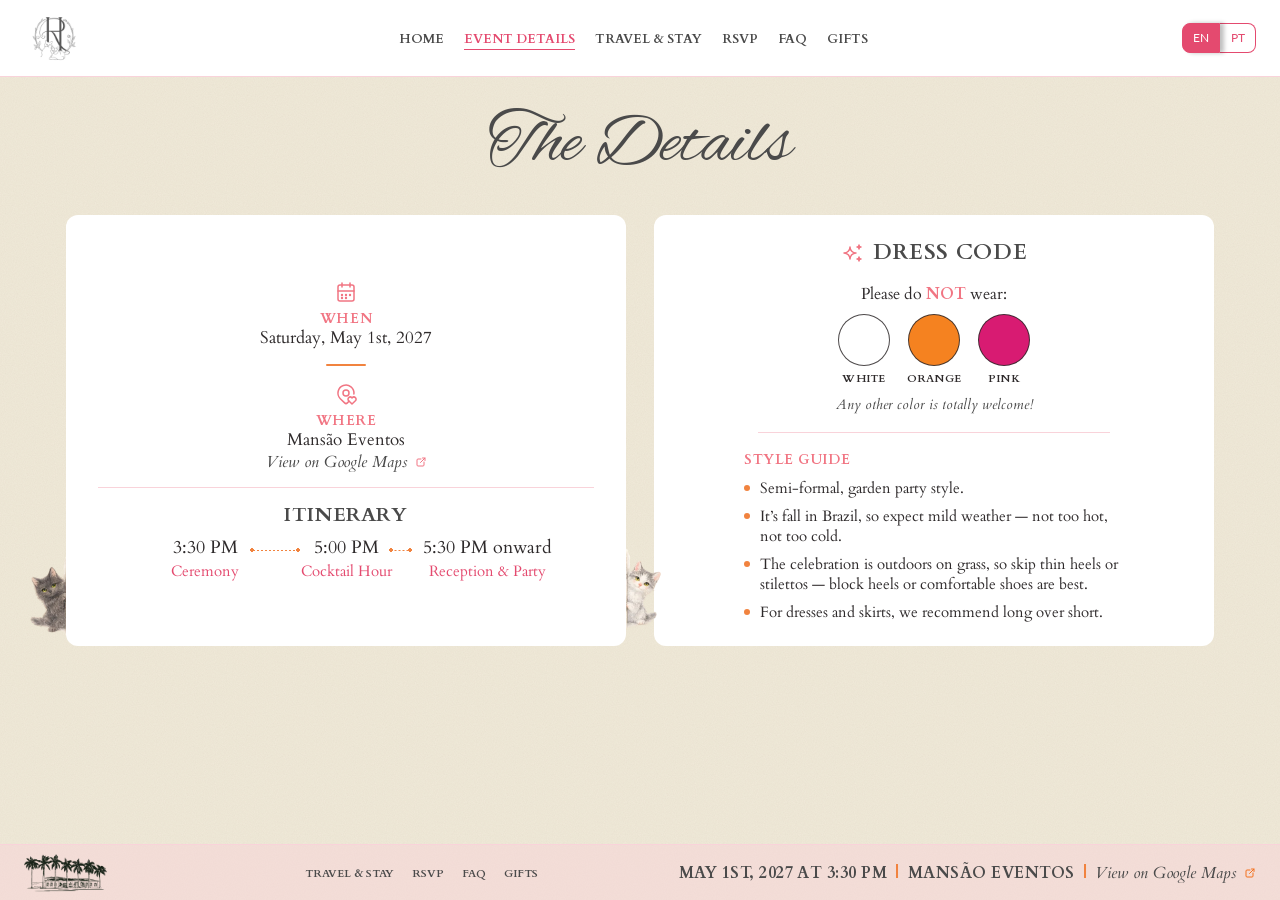
==== commit a6722373: "Add Gifts nav link to the casar.com registry Links to the couple's gift registry (noivos.casar.com/h" ====
--- a/details.html
+++ b/details.html
@@ -27,6 +27,7 @@
       <li><a href="travel.html" data-i18n="nav.travel">Travel &amp; Stay</a></li>
       <li><a href="rsvp.html" data-i18n="nav.rsvp">RSVP</a></li>
       <li><a href="faq.html" data-i18n="nav.faq">FAQ</a></li>
+      <li><a href="https://noivos.casar.com/heloisa-rebeca" data-i18n="nav.gifts" target="_blank" rel="noopener">Gifts</a></li>
     </ul>
   </nav>
   <div class="lang-toggle" role="group" aria-label="Language" data-i18n-attr="aria-label:lang.label">
@@ -107,6 +108,7 @@
       <li><a href="travel.html" data-i18n="nav.travel">Travel &amp; Stay</a></li>
       <li><a href="rsvp.html" data-i18n="nav.rsvp">RSVP</a></li>
       <li><a href="faq.html" data-i18n="nav.faq">FAQ</a></li>
+      <li><a href="https://noivos.casar.com/heloisa-rebeca" data-i18n="nav.gifts" target="_blank" rel="noopener">Gifts</a></li>
     </ul>
   </nav>
   <div class="site-footer__info sc">
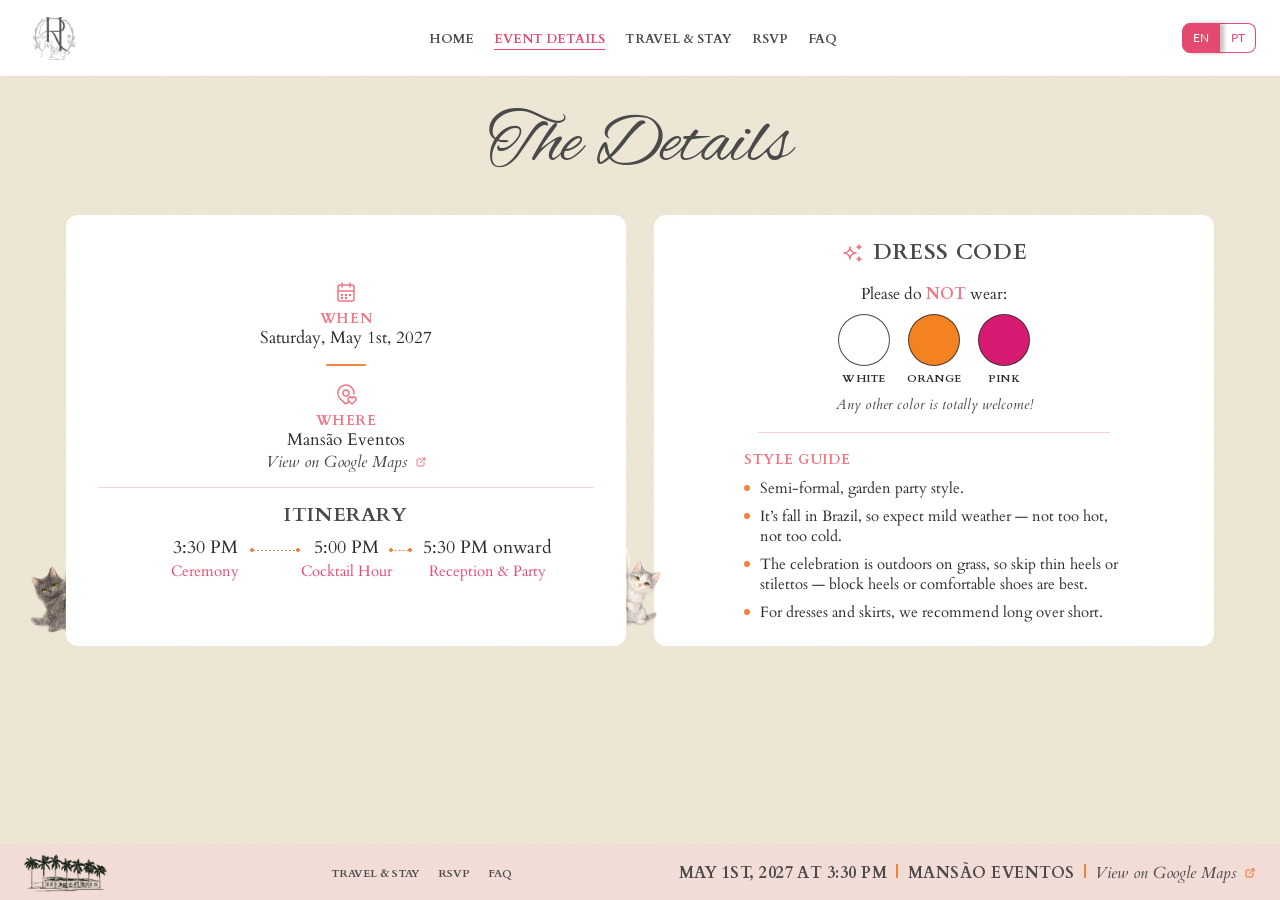
==== commit 981d6a98: "Remove Gifts nav link; scaffold RSVP submissions to a Google Sheet - Drop the Gifts/casar.com nav it" ====
--- a/details.html
+++ b/details.html
@@ -27,7 +27,6 @@
       <li><a href="travel.html" data-i18n="nav.travel">Travel &amp; Stay</a></li>
       <li><a href="rsvp.html" data-i18n="nav.rsvp">RSVP</a></li>
       <li><a href="faq.html" data-i18n="nav.faq">FAQ</a></li>
-      <li><a href="https://noivos.casar.com/heloisa-rebeca" data-i18n="nav.gifts" target="_blank" rel="noopener">Gifts</a></li>
     </ul>
   </nav>
   <div class="lang-toggle" role="group" aria-label="Language" data-i18n-attr="aria-label:lang.label">
@@ -108,7 +107,6 @@
       <li><a href="travel.html" data-i18n="nav.travel">Travel &amp; Stay</a></li>
       <li><a href="rsvp.html" data-i18n="nav.rsvp">RSVP</a></li>
       <li><a href="faq.html" data-i18n="nav.faq">FAQ</a></li>
-      <li><a href="https://noivos.casar.com/heloisa-rebeca" data-i18n="nav.gifts" target="_blank" rel="noopener">Gifts</a></li>
     </ul>
   </nav>
   <div class="site-footer__info sc">
